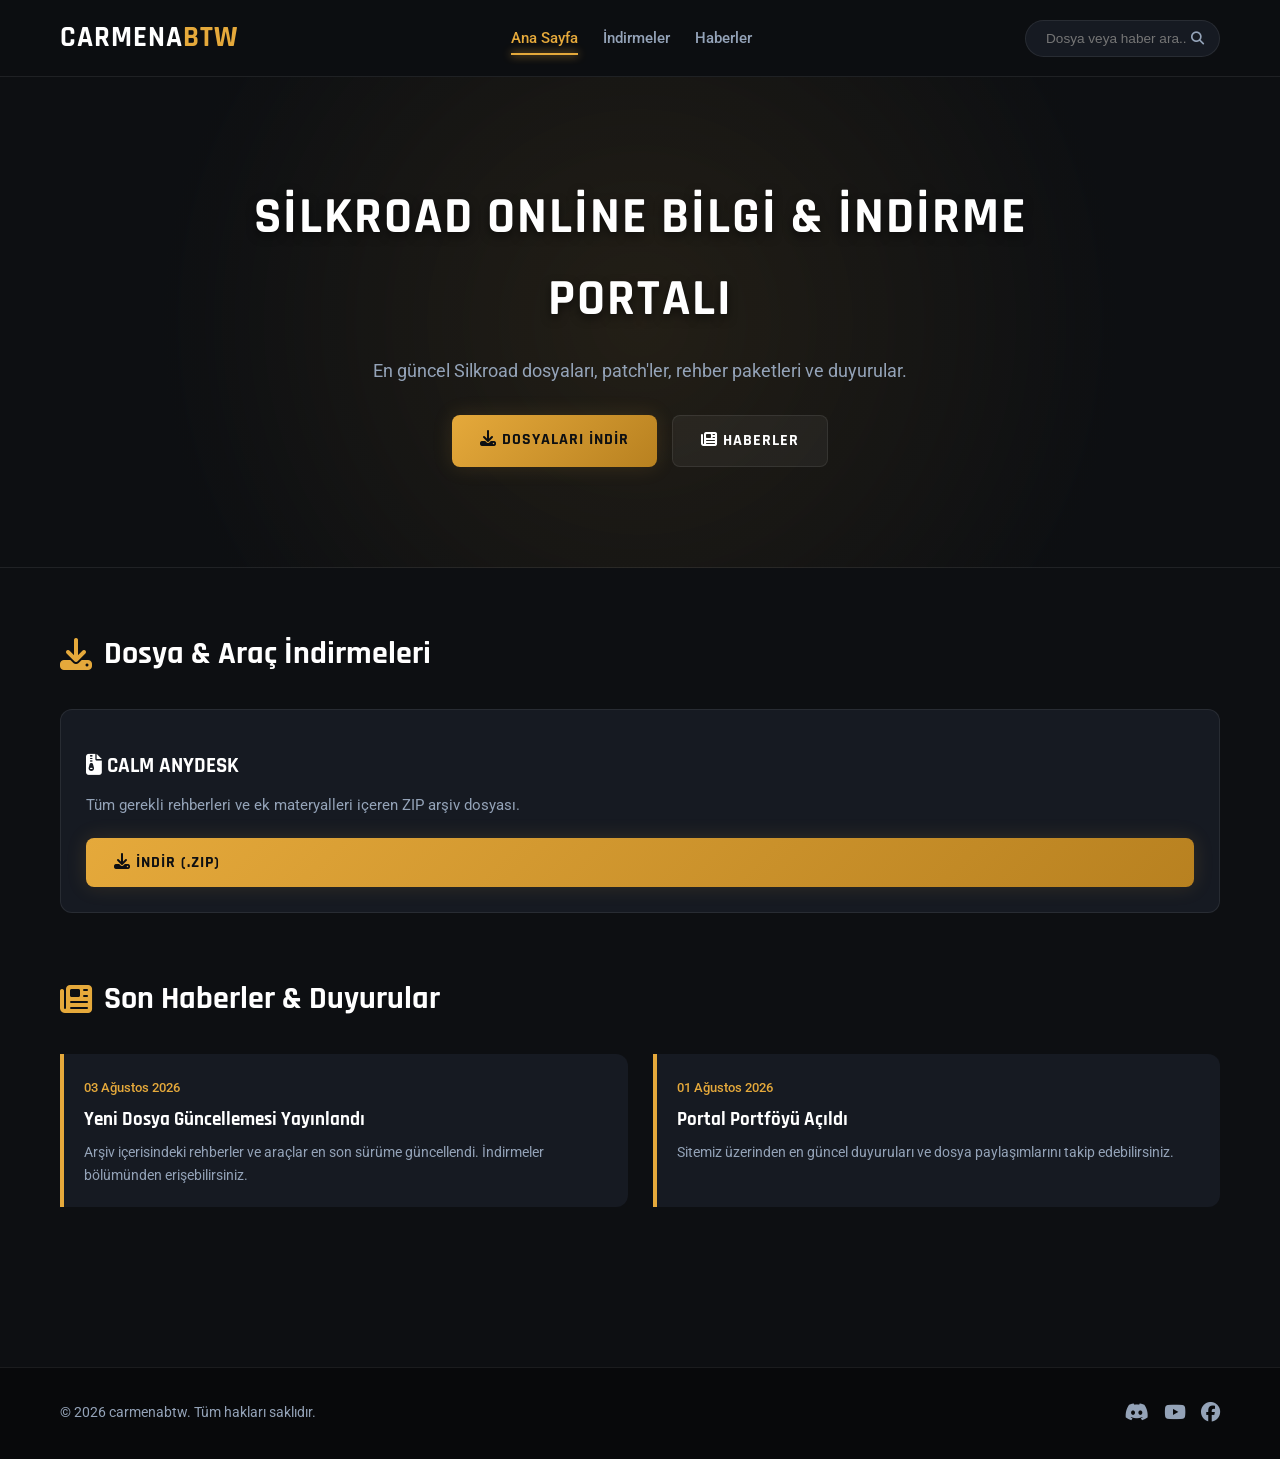
==== index.html @ 6da6b116 "Update index.html" ====
<!DOCTYPE html>
<html lang="tr">
<head>
    <meta charset="UTF-8">
    <meta name="viewport" content="width=device-width, initial-scale=1.0">
    <title>Carmena Bilgi & Rehber Portalı</title>
    <!-- CSS Dosyası Bağlantısı -->
    <link rel="stylesheet" href="./style.css">
    <!-- Font Awesome İkonları -->
    <link rel="stylesheet" href="https://cdnjs.cloudflare.com/ajax/libs/font-awesome/6.4.0/css/all.min.css">
    <!-- Google Fonts: Rajdhani & Roboto -->
    <link href="https://fonts.googleapis.com/css2?family=Rajdhani:wght@500;600;700&family=Roboto:wght@400;500;700&display=swap" rel="stylesheet">
</head>
<body>

    <!-- Header / Navigasyon -->
    <header class="navbar">
        <div class="container nav-container">
            <a href="#" class="logo">CARMENA<span>BTW</span></a>
            <nav class="nav-links">
                <a href="#home" class="active">Ana Sayfa</a>
                <a href="#downloads">İndirmeler</a>
                <a href="#news">Haberler</a>
            </nav>
            <div class="search-box">
                <input type="text" placeholder="Dosya veya haber ara...">
                <button><i class="fa-solid fa-magnifying-glass"></i></button>
            </div>
        </div>
    </header>

    <!-- Hero / Karşılama Alanı -->
    <section id="home" class="hero">
        <div class="hero-content">
            <h1>Silkroad Online Bilgi & İndirme Portalı</h1>
            <p>En güncel Silkroad dosyaları, patch'ler, rehber paketleri ve duyurular.</p>
            <div class="hero-buttons">
                <!-- Tıklayınca doğrudan İndirmeler bölümüne akar -->
                <a href="#downloads" class="btn btn-primary"><i class="fa-solid fa-download"></i> Dosyaları İndir</a>
                <a href="#news" class="btn btn-secondary"><i class="fa-solid fa-newspaper"></i> Haberler</a>
            </div>
        </div>
    </section>

    <!-- Ana İçerik Alanı -->
    <main class="container main-content">
        
        <!-- İNDİRMELER BÖLÜMÜ -->
        <section id="downloads" class="section">
            <h2 class="section-title"><i class="fa-solid fa-download"></i> Dosya & Araç İndirmeleri</h2>
            <div class="grid grid-2">
                
                <!-- 1. İndirme Kartı (GitHub'daki ZIP dosyan için) -->
                <div class="card">
                    <h3><i class="fa-solid fa-file-zipper"></i> CALM ANYDESK</h3>
                    <p>Tüm gerekli rehberleri ve ek materyalleri içeren ZIP arşiv dosyası.</p>
                    <!-- "dosya-adi.zip" yerine GitHub'a yüklediğin zip dosyasının adını yaz -->
                    <a href="./CALManydesk.zip" download class="btn btn-primary">
                        <i class="fa-solid fa-download"></i> İndir (.ZIP)
                    </a>
                </div>

            </div>
        </section>

        <!-- HABERLER BÖLÜMÜ -->
        <section id="news" class="section">
            <h2 class="section-title"><i class="fa-solid fa-newspaper"></i> Son Haberler & Duyurular</h2>
            <div class="grid grid-2">
                <article class="news-item">
                    <span class="news-date">03 Ağustos 2026</span>
                    <h3>Yeni Dosya Güncellemesi Yayınlandı</h3>
                    <p>Arşiv içerisindeki rehberler ve araçlar en son sürüme güncellendi. İndirmeler bölümünden erişebilirsiniz.</p>
                </article>
                <article class="news-item">
                    <span class="news-date">01 Ağustos 2026</span>
                    <h3>Portal Portföyü Açıldı</h3>
                    <p>Sitemiz üzerinden en güncel duyuruları ve dosya paylaşımlarını takip edebilirsiniz.</p>
                </article>
            </div>
        </section>

    </main>

    <!-- Footer -->
    <footer class="footer">
        <div class="container footer-container">
            <p>&copy; 2026 carmenabtw. Tüm hakları saklıdır.</p>
            <div class="social-links">
                <a href="#"><i class="fa-brands fa-discord"></i></a>
                <a href="#"><i class="fa-brands fa-youtube"></i></a>
                <a href="#"><i class="fa-brands fa-facebook"></i></a>
            </div>
        </div>
    </footer>

    <!-- JavaScript Dosyası Bağlantısı -->
    <script src="./main.js"></script>
</body>
</html>
---- style.css ----
/* ==========================================================================
   1. GENEL AYARLAR VE DEĞİŞKENLER (VARIABLES)
   ========================================================================== */
:root {
    --bg-dark: #0d0f12;
    --bg-card: #161a22;
    --bg-card-hover: #1f2430;
    --primary-gold: #e5a93b;
    --primary-gold-hover: #f5bc53;
    --accent-red: #d93838;
    --accent-blue: #2980b9;
    --text-main: #e2e8f0;
    --text-muted: #94a3b8;
    --border-color: rgba(229, 169, 59, 0.2);
    --border-light: rgba(255, 255, 255, 0.08);
    --shadow-soft: 0 10px 30px rgba(0, 0, 0, 0.5);
    --shadow-glow: 0 0 20px rgba(229, 169, 59, 0.15);
    --font-heading: 'Rajdhani', sans-serif;
    --font-body: 'Roboto', sans-serif;
    --radius: 12px;
    --transition: all 0.3s cubic-bezier(0.4, 0, 0.2, 1);
}

*, *::before, *::after {
    box-sizing: border-box;
    margin: 0;
    padding: 0;
}

html {
    scroll-behavior: smooth;
}

body {
    background-color: var(--bg-dark);
    color: var(--text-main);
    font-family: var(--font-body);
    line-height: 1.6;
    overflow-x: hidden;
}

/* Konteyner */
.container {
    max-width: 1200px;
    margin: 0 auto;
    padding: 0 20px;
}

/* ==========================================================================
   2. NAVBAR & HEADER
   ========================================================================== */
.navbar {
    position: sticky;
    top: 0;
    z-index: 1000;
    background: rgba(13, 15, 18, 0.85);
    backdrop-filter: blur(12px);
    border-bottom: 1px solid var(--border-light);
    padding: 15px 0;
}

.nav-container {
    display: flex;
    justify-content: space-between;
    align-items: center;
    gap: 20px;
}

.logo {
    font-family: var(--font-heading);
    font-size: 1.8rem;
    font-weight: 700;
    color: #fff;
    text-decoration: none;
    letter-spacing: 1px;
}

.logo span {
    color: var(--primary-gold);
}

.nav-links {
    display: flex;
    gap: 25px;
}

.nav-links a {
    color: var(--text-muted);
    text-decoration: none;
    font-weight: 500;
    font-size: 0.95rem;
    transition: var(--transition);
    position: relative;
    padding: 5px 0;
}

.nav-links a:hover,
.nav-links a.active {
    color: var(--primary-gold);
}

.nav-links a.active::after,
.nav-links a:hover::after {
    content: '';
    position: absolute;
    bottom: 0;
    left: 0;
    width: 100%;
    height: 2px;
    background-color: var(--primary-gold);
    box-shadow: 0 0 8px var(--primary-gold);
}

/* Arama Kutusu */
.search-box {
    display: flex;
    align-items: center;
    background: var(--bg-card);
    border: 1px solid var(--border-light);
    border-radius: 20px;
    padding: 5px 15px;
    transition: var(--transition);
}

.search-box:focus-within {
    border-color: var(--primary-gold);
    box-shadow: 0 0 10px rgba(229, 169, 59, 0.2);
}

.search-box input {
    background: transparent;
    border: none;
    outline: none;
    color: #fff;
    font-size: 0.85rem;
    padding: 5px;
    width: 150px;
}

.search-box button {
    background: transparent;
    border: none;
    color: var(--text-muted);
    cursor: pointer;
    transition: var(--transition);
}

.search-box button:hover {
    color: var(--primary-gold);
}

/* ==========================================================================
   3. HERO SECTION
   ========================================================================== */
.hero {
    position: relative;
    padding: 100px 20px;
    text-align: center;
    background: radial-gradient(circle at center, rgba(229, 169, 59, 0.1) 0%, rgba(13, 15, 18, 1) 70%);
    border-bottom: 1px solid var(--border-light);
}

.hero-content {
    max-width: 800px;
    margin: 0 auto;
}

.hero h1 {
    font-family: var(--font-heading);
    font-size: 3.2rem;
    font-weight: 700;
    color: #fff;
    text-transform: uppercase;
    letter-spacing: 2px;
    margin-bottom: 15px;
    text-shadow: 0 4px 10px rgba(0, 0, 0, 0.5);
}

.hero p {
    font-size: 1.15rem;
    color: var(--text-muted);
    margin-bottom: 30px;
}

.hero-buttons {
    display: flex;
    justify-content: center;
    gap: 15px;
}

.btn {
    display: inline-block;
    padding: 12px 28px;
    border-radius: 8px;
    font-family: var(--font-heading);
    font-weight: 700;
    font-size: 1rem;
    text-decoration: none;
    text-transform: uppercase;
    letter-spacing: 1px;
    transition: var(--transition);
    cursor: pointer;
}

.btn-primary {
    background: linear-gradient(135deg, var(--primary-gold), #b88120);
    color: #0d0f12;
    box-shadow: var(--shadow-glow);
}

.btn-primary:hover {
    background: linear-gradient(135deg, var(--primary-gold-hover), var(--primary-gold));
    transform: translateY(-2px);
}

.btn-secondary {
    background: rgba(255, 255, 255, 0.05);
    color: #fff;
    border: 1px solid var(--border-light);
}

.btn-secondary:hover {
    background: rgba(255, 255, 255, 0.1);
    border-color: var(--primary-gold);
    color: var(--primary-gold);
    transform: translateY(-2px);
}

/* ==========================================================================
   4. SECTIONS & CARDS
   ========================================================================== */
.main-content {
    padding: 60px 20px;
}

.section {
    margin-bottom: 60px;
}

.section-title {
    font-family: var(--font-heading);
    font-size: 2rem;
    font-weight: 700;
    color: #fff;
    margin-bottom: 30px;
    display: flex;
    align-items: center;
    gap: 12px;
}

.section-title i {
    color: var(--primary-gold);
}

/* Grid Yapısı */
.grid {
    display: grid;
    gap: 25px;
}

.grid-2 {
    grid-template-columns: repeat(auto-fit, minmax(320px, 1fr));
}

.grid-3 {
    grid-template-columns: repeat(auto-fit, minmax(280px, 1fr));
}

/* Kart Tasarımı */
.card {
    background: var(--bg-card);
    border: 1px solid var(--border-light);
    border-radius: var(--radius);
    padding: 25px;
    position: relative;
    transition: var(--transition);
    display: flex;
    flex-direction: column;
}

.card:hover {
    background: var(--bg-card-hover);
    border-color: var(--border-color);
    transform: translateY(-5px);
    box-shadow: var(--shadow-soft), var(--shadow-glow);
}

/* CH / EU Rozetleri */
.card-badge {
    position: absolute;
    top: 20px;
    right: 20px;
    padding: 4px 10px;
    border-radius: 6px;
    font-family: var(--font-heading);
    font-weight: 700;
    font-size: 0.8rem;
    letter-spacing: 1px;
}

.card-badge.ch {
    background: rgba(217, 56, 56, 0.2);
    color: var(--accent-red);
    border: 1px solid rgba(217, 56, 56, 0.4);
}

.card-badge.eu {
    background: rgba(41, 128, 185, 0.2);
    color: #3498db;
    border: 1px solid rgba(41, 128, 185, 0.4);
}

.card h3 {
    font-family: var(--font-heading);
    font-size: 1.3rem;
    color: #fff;
    margin: 15px 0 10px 0;
}

.card p {
    color: var(--text-muted);
    font-size: 0.95rem;
    flex-grow: 1;
    margin-bottom: 20px;
}

.card-link {
    color: var(--primary-gold);
    text-decoration: none;
    font-weight: 700;
    font-family: var(--font-heading);
    font-size: 0.95rem;
    transition: var(--transition);
}

.card-link:hover {
    color: var(--primary-gold-hover);
    letter-spacing: 0.5px;
}

/* Haber Kartları */
.news-item {
    background: var(--bg-card);
    border-left: 4px solid var(--primary-gold);
    border-radius: 0 var(--radius) var(--radius) 0;
    padding: 20px;
    transition: var(--transition);
}

.news-item:hover {
    background: var(--bg-card-hover);
    transform: translateX(5px);
}

.news-date {
    font-size: 0.8rem;
    color: var(--primary-gold);
    font-weight: 500;
}

.news-item h3 {
    font-family: var(--font-heading);
    font-size: 1.2rem;
    color: #fff;
    margin: 5px 0;
}

.news-item p {
    color: var(--text-muted);
    font-size: 0.9rem;
}

/* ==========================================================================
   5. FOOTER
   ========================================================================== */
.footer {
    background: #08090b;
    border-top: 1px solid var(--border-light);
    padding: 30px 0;
    margin-top: 40px;
}

.footer-container {
    display: flex;
    justify-content: space-between;
    align-items: center;
    flex-wrap: wrap;
    gap: 20px;
}

.footer p {
    color: var(--text-muted);
    font-size: 0.85rem;
}

.social-links {
    display: flex;
    gap: 15px;
}

.social-links a {
    color: var(--text-muted);
    font-size: 1.2rem;
    transition: var(--transition);
}

.social-links a:hover {
    color: var(--primary-gold);
    transform: translateY(-3px);
}

/* ==========================================================================
   6. RESPONSIVE (MOBİL UYUMLULUK)
   ========================================================================== */
@media (max-width: 768px) {
    .nav-container {
        flex-direction: column;
        align-items: flex-start;
    }

    .nav-links {
        flex-wrap: wrap;
        gap: 15px;
        width: 100%;
    }

    .search-box {
        width: 100%;
    }

    .search-box input {
        width: 100%;
    }

    .hero h1 {
        font-size: 2.2rem;
    }

    .hero-buttons {
        flex-direction: column;
    }

    .footer-container {
        flex-direction: column;
        text-align: center;
    }
}
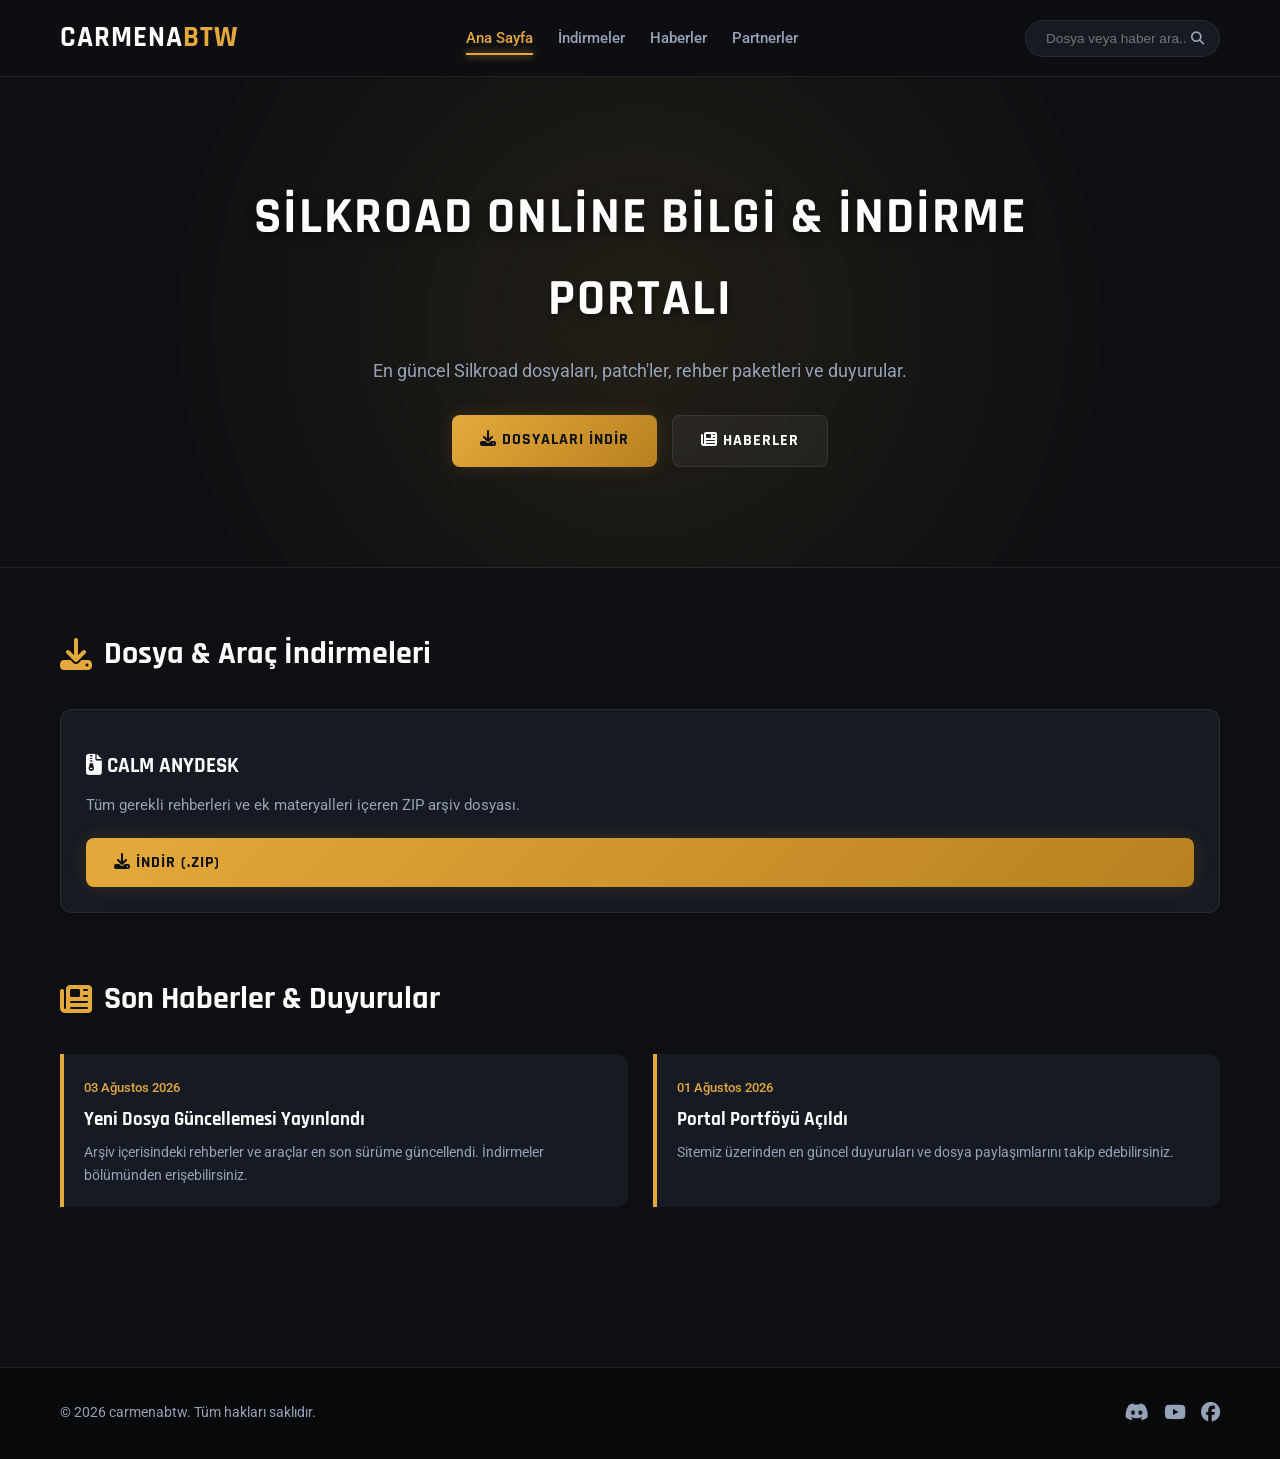
==== commit 007264c0: "Update index.html" ====
--- a/index.html
+++ b/index.html
@@ -3,13 +3,15 @@
 <head>
     <meta charset="UTF-8">
     <meta name="viewport" content="width=device-width, initial-scale=1.0">
-    <title>Carmena Bilgi & Rehber Portalı</title>
+    <title>Carmenabtw</title>
     <!-- CSS Dosyası Bağlantısı -->
     <link rel="stylesheet" href="./style.css">
     <!-- Font Awesome İkonları -->
     <link rel="stylesheet" href="https://cdnjs.cloudflare.com/ajax/libs/font-awesome/6.4.0/css/all.min.css">
     <!-- Google Fonts: Rajdhani & Roboto -->
     <link href="https://fonts.googleapis.com/css2?family=Rajdhani:wght@500;600;700&family=Roboto:wght@400;500;700&display=swap" rel="stylesheet">
+    <!-- Sekme İkonu (Favicon) -->
+<link rel="icon" type="image/png" href="./favicon.png">
 </head>
 <body>
 
@@ -21,6 +23,7 @@
                 <a href="#home" class="active">Ana Sayfa</a>
                 <a href="#downloads">İndirmeler</a>
                 <a href="#news">Haberler</a>
+                <a href="partners.html">Partnerler</a>
             </nav>
             <div class="search-box">
                 <input type="text" placeholder="Dosya veya haber ara...">
@@ -87,8 +90,8 @@
         <div class="container footer-container">
             <p>&copy; 2026 carmenabtw. Tüm hakları saklıdır.</p>
             <div class="social-links">
-                <a href="#"><i class="fa-brands fa-discord"></i></a>
-                <a href="#"><i class="fa-brands fa-youtube"></i></a>
+                <a href="https://discord.gg/Fg6bZnfTnV"><i class="fa-brands fa-discord"></i></a>
+                <a href="https://www.youtube.com/@carmenabtw0"><i class="fa-brands fa-youtube"></i></a>
                 <a href="#"><i class="fa-brands fa-facebook"></i></a>
             </div>
         </div>
--- a/style.css
+++ b/style.css
@@ -445,3 +445,69 @@
         text-align: center;
     }
 }
+/* ==========================================================================
+   PARTNERLER SAYFASI ÖZEL STİLLERİ
+   ========================================================================== */
+.partner-card {
+    text-align: center;
+    align-items: center;
+    padding: 30px 20px;
+}
+
+.partner-avatar {
+    width: 90px;
+    height: 90px;
+    border-radius: 50%;
+    margin: 0 auto 15px auto;
+    overflow: hidden;
+    border: 2px solid var(--primary-gold);
+    box-shadow: 0 0 15px rgba(229, 169, 59, 0.3);
+}
+
+.partner-avatar img {
+    width: 100%;
+    height: 100%;
+    object-fit: cover;
+}
+
+.partner-role {
+    display: inline-block;
+    font-size: 0.8rem;
+    color: var(--primary-gold);
+    font-weight: 700;
+    text-transform: uppercase;
+    letter-spacing: 1px;
+    margin-bottom: 12px;
+}
+
+.partner-socials {
+    display: flex;
+    justify-content: center;
+    flex-wrap: wrap;
+    gap: 10px;
+    width: 100%;
+    margin-top: 15px;
+    padding-top: 15px;
+    border-top: 1px solid var(--border-light);
+}
+
+.partner-socials a {
+    display: flex;
+    align-items: center;
+    gap: 6px;
+    background: rgba(255, 255, 255, 0.05);
+    color: var(--text-main);
+    padding: 6px 14px;
+    border-radius: 20px;
+    font-size: 0.85rem;
+    text-decoration: none;
+    border: 1px solid var(--border-light);
+    transition: var(--transition);
+}
+
+.partner-socials a:hover {
+    background: var(--primary-gold);
+    color: #0d0f12;
+    border-color: var(--primary-gold);
+    transform: translateY(-2px);
+}
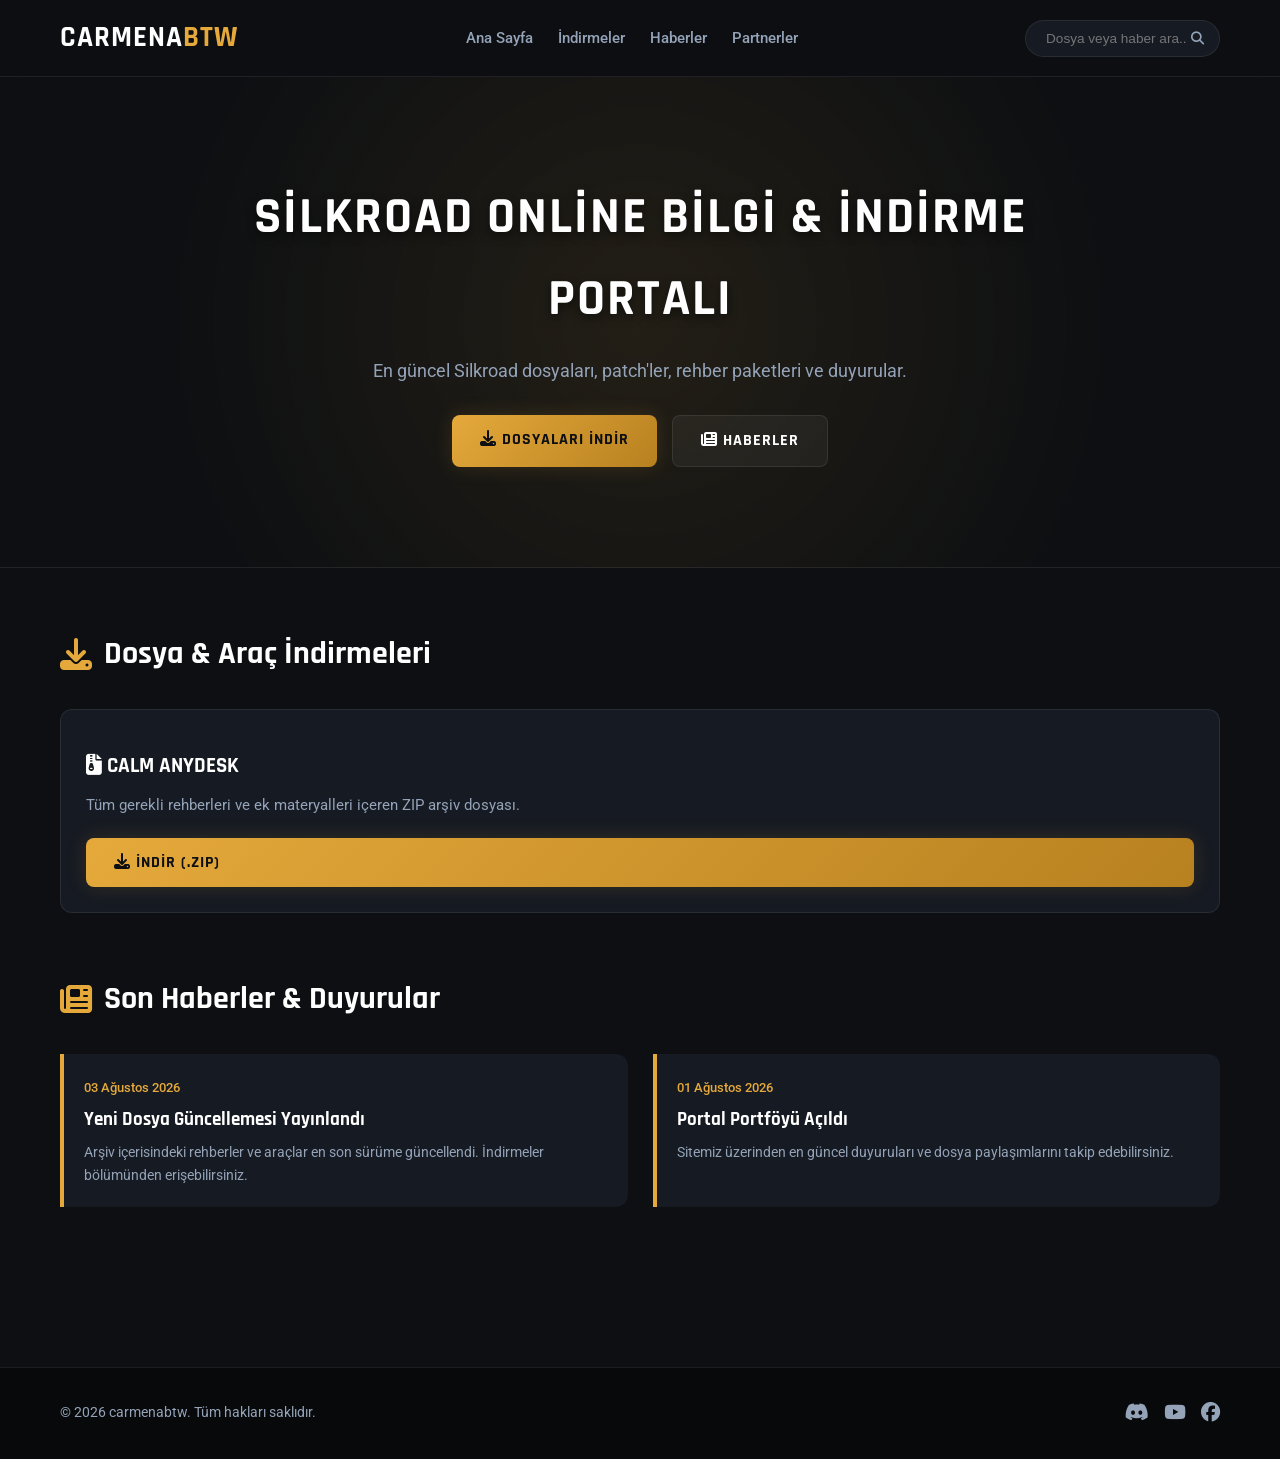
==== commit a3524b8a: "Update index.html" ====
--- a/index.html
+++ b/index.html
@@ -19,12 +19,12 @@
     <header class="navbar">
         <div class="container nav-container">
             <a href="#" class="logo">CARMENA<span>BTW</span></a>
-            <nav class="nav-links">
-                <a href="#home" class="active">Ana Sayfa</a>
-                <a href="#downloads">İndirmeler</a>
-                <a href="#news">Haberler</a>
-                <a href="partners.html">Partnerler</a>
-            </nav>
+<nav class="nav-links">
+    <a href="#home">Ana Sayfa</a>
+    <a href="#downloads">İndirmeler</a>
+    <a href="#news">Haberler</a>
+    <a href="partners.html">Partnerler</a>
+</nav>
             <div class="search-box">
                 <input type="text" placeholder="Dosya veya haber ara...">
                 <button><i class="fa-solid fa-magnifying-glass"></i></button>
@@ -101,3 +101,5 @@
     <script src="./main.js"></script>
 </body>
 </html>
+
+
--- a/style.css
+++ b/style.css
@@ -448,6 +448,9 @@
 /* ==========================================================================
    PARTNERLER SAYFASI ÖZEL STİLLERİ
    ========================================================================== */
+/* ==========================================================================
+   PARTNERLER SAYFASI GÜVENLİ STİLLER
+   ========================================================================== */
 .partner-card {
     text-align: center;
     align-items: center;
@@ -462,12 +465,31 @@
     overflow: hidden;
     border: 2px solid var(--primary-gold);
     box-shadow: 0 0 15px rgba(229, 169, 59, 0.3);
+    background: var(--bg-card-hover);
+    display: flex;
+    align-items: center;
+    justify-content: center;
+    position: relative;
+}
+
+/* Resim yüklenemezse arkada şık bir varsayılan kullanıcı ikonu dursun */
+.partner-avatar::before {
+    content: "\f007";
+    font-family: "Font Awesome 6 Free";
+    font-weight: 900;
+    font-size: 2.2rem;
+    color: var(--primary-gold);
 }
 
 .partner-avatar img {
     width: 100%;
     height: 100%;
     object-fit: cover;
+    position: absolute;
+    top: 0;
+    left: 0;
+    /* Kırık resim ikonunu gizler */
+    color: transparent; 
 }
 
 .partner-role {
@@ -511,3 +533,5 @@
     border-color: var(--primary-gold);
     transform: translateY(-2px);
 }
+
+
